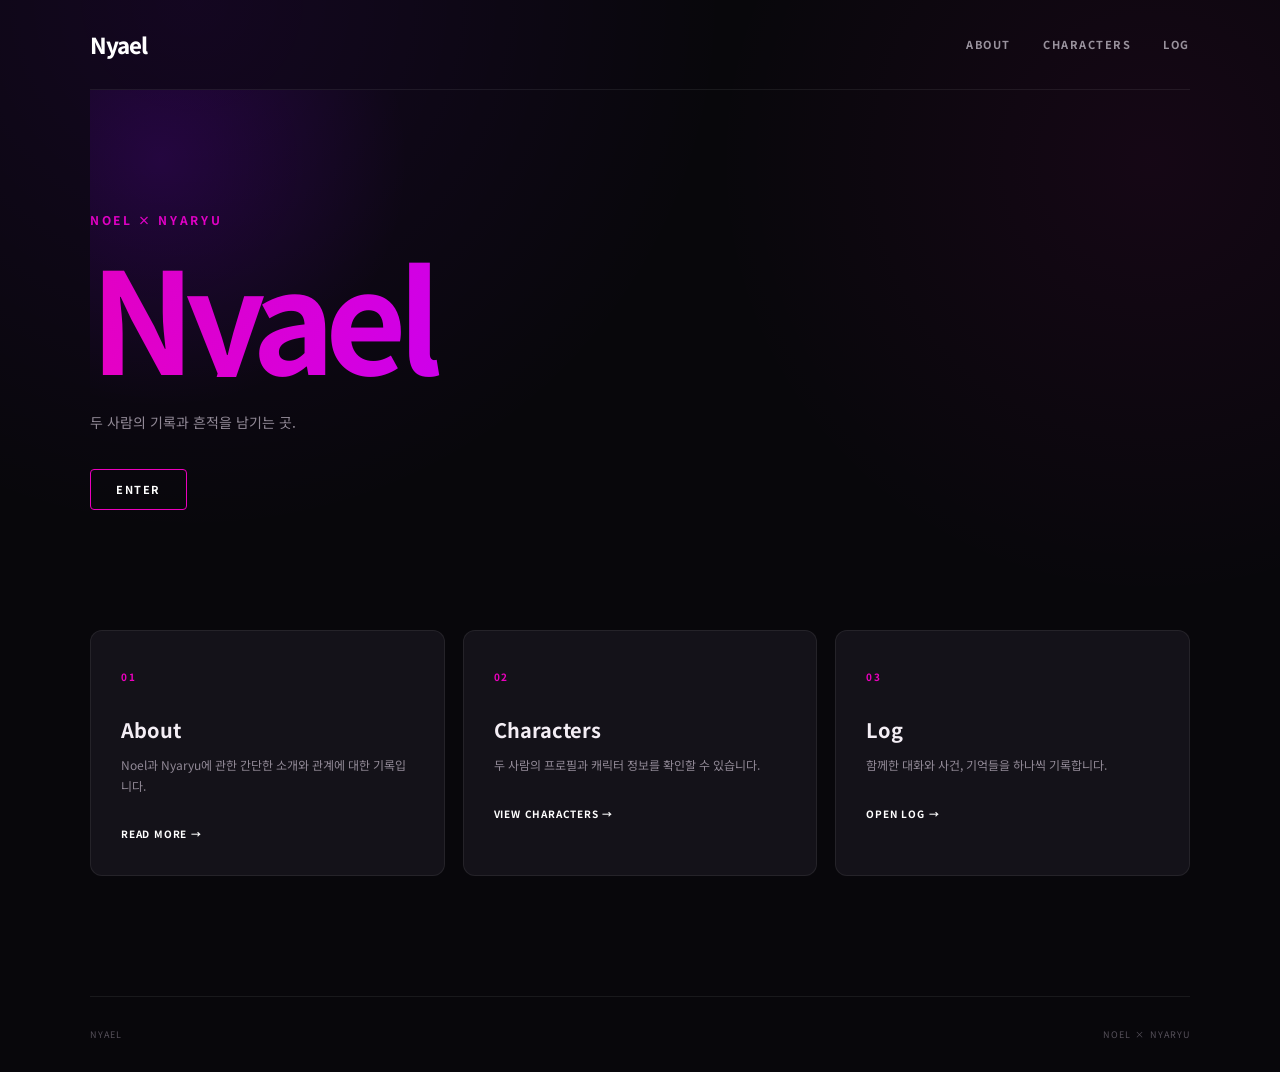
==== index.html @ 95eb7c4f "Update index.html" ====
<!DOCTYPE html>
<html lang="ko">
<head>
  <meta charset="UTF-8">
  <meta name="viewport" content="width=device-width, initial-scale=1.0">
  <title>Nyael — Noel × Nyaryu</title>
  <link rel="stylesheet" href="style.css">
  <script src="script.js" defer></script>
</head>

<body>

  <header class="site-header">
    <a href="index.html" class="logo">Nyael</a>

    <nav>
      <a href="about.html">ABOUT</a>
      <a href="characters.html">CHARACTERS</a>
      <a href="log.html">LOG</a>
    </nav>
  </header>

  <main>

    <section class="hero">
      <div class="hero-glow"></div>

      <p class="eyebrow">NOEL × NYARYU</p>

      <h1>Nyael</h1>

      <p class="hero-text">
        두 사람의 기록과 흔적을 남기는 곳.
      </p>

      <a href="about.html" class="enter-button">
        ENTER
      </a>
    </section>

    <section class="home-intro">

      <div class="intro-card">
        <span class="card-number">01</span>

        <div>
          <h2>About</h2>
          <p>
            Noel과 Nyaryu에 관한 간단한 소개와
            관계에 대한 기록입니다.
          </p>

          <a href="about.html" class="text-link">
            READ MORE →
          </a>
        </div>
      </div>

      <div class="intro-card">
        <span class="card-number">02</span>

        <div>
          <h2>Characters</h2>
          <p>
            두 사람의 프로필과 캐릭터 정보를
            확인할 수 있습니다.
          </p>

          <a href="characters.html" class="text-link">
            VIEW CHARACTERS →
          </a>
        </div>
      </div>

      <div class="intro-card">
        <span class="card-number">03</span>

        <div>
          <h2>Log</h2>
          <p>
            함께한 대화와 사건, 기억들을
            하나씩 기록합니다.
          </p>

          <a href="log.html" class="text-link">
            OPEN LOG →
          </a>
        </div>
      </div>

    </section>

  </main>

  <footer>
    <span>NYAEL</span>
    <span>NOEL × NYARYU</span>
  </footer>

</body>
</html>
---- style.css ----
@import url('https://fonts.googleapis.com/css2?family=Noto+Sans+KR:wght@400;500;600;700;800&display=swap');

:root {
  --bg: #08070b;
  --bg-soft: #100e15;
  --card: #141219;
  --card-hover: #191620;

  --text: #f4eef5;
  --muted: #918996;

  --pink: #EB00BD;
  --purple: #8B00FF;

  --border: rgba(235, 0, 189, 0.28);
}

* {
  box-sizing: border-box;
}

html {
  scroll-behavior: smooth;
}

body {
  margin: 0;
  background:
    radial-gradient(
      circle at 15% 0%,
      rgba(139, 0, 255, 0.09),
      transparent 35%
    ),
    radial-gradient(
      circle at 90% 15%,
      rgba(235, 0, 189, 0.06),
      transparent 30%
    ),
    var(--bg);

  color: var(--text);
  font-family: 'Noto Sans KR', sans-serif;
  line-height: 1.7;

  min-height: 100vh;
}

/* --------------------
   HEADER
-------------------- */

.site-header {
  width: min(1100px, calc(100% - 80px));
  margin: 0 auto;

  height: 90px;

  display: flex;
  align-items: center;
  justify-content: space-between;

  border-bottom: 1px solid rgba(255,255,255,0.07);
}

.logo {
  color: white;
  text-decoration: none;

  font-size: 22px;
  font-weight: 800;
  letter-spacing: -0.05em;

  transition: 0.3s;
}

.logo:hover {
  color: var(--pink);
}

nav {
  display: flex;
  gap: 32px;
}

nav a {
  color: #99929d;
  text-decoration: none;

  font-size: 11px;
  font-weight: 700;
  letter-spacing: 0.14em;

  transition: 0.3s;
}

nav a:hover {
  color: var(--pink);
}

/* --------------------
   HERO
-------------------- */

.hero {
  position: relative;

  width: min(1100px, calc(100% - 80px));
  margin: 0 auto;

  min-height: 540px;

  display: flex;
  flex-direction: column;
  justify-content: center;

  overflow: hidden;
}

.hero-glow {
  position: absolute;

  width: 500px;
  height: 500px;

  left: -180px;
  top: -180px;

  background: radial-gradient(
    circle,
    rgba(139, 0, 255, 0.16),
    transparent 70%
  );

  pointer-events: none;
}

.eyebrow {
  margin: 0 0 20px;

  color: var(--pink);

  font-size: 12px;
  font-weight: 700;
  letter-spacing: 0.22em;
}

.hero h1 {
  margin: 0;

  font-size: clamp(70px, 11vw, 150px);
  line-height: 0.9;
  letter-spacing: -0.07em;

  background: linear-gradient(
    110deg,
    var(--pink),
    #c000ff 50%,
    var(--purple)
  );

  -webkit-background-clip: text;
  background-clip: text;
  color: transparent;
}

.hero-text {
  margin: 34px 0;

  color: var(--muted);

  font-size: 14px;
}

.enter-button {
  width: fit-content;

  padding: 10px 25px;

  border: 1px solid var(--pink);
  border-radius: 4px;

  color: white;
  text-decoration: none;

  font-size: 11px;
  font-weight: 700;
  letter-spacing: 0.14em;

  transition: 0.3s;
}

.enter-button:hover {
  background: var(--pink);
  box-shadow:
    0 0 25px rgba(235, 0, 189, 0.3);
}

/* --------------------
   HOME CARDS
-------------------- */

.home-intro {
  width: min(1100px, calc(100% - 80px));
  margin: 0 auto 120px;

  display: grid;
  grid-template-columns: repeat(3, 1fr);
  gap: 18px;
}

.intro-card {
  position: relative;

  min-height: 230px;

  padding: 30px;

  background: var(--card);

  border: 1px solid rgba(255,255,255,0.07);
  border-radius: 12px;

  transition: 0.35s;
}

.intro-card:hover {
  background: var(--card-hover);

  border-color: var(--border);

  transform: translateY(-5px);

  box-shadow:
    0 15px 40px rgba(0,0,0,0.35);
}

.card-number {
  color: var(--pink);

  font-size: 10px;
  font-weight: 700;
  letter-spacing: 0.15em;
}

.intro-card h2 {
  margin: 25px 0 8px;

  font-size: 20px;
}

.intro-card p {
  margin: 0 0 22px;

  color: var(--muted);

  font-size: 12px;
}

.text-link {
  color: white;
  text-decoration: none;

  font-size: 10px;
  font-weight: 700;
  letter-spacing: 0.08em;
}

.text-link:hover {
  color: var(--pink);
}

/* --------------------
   SUB PAGES
-------------------- */

.page {
  width: min(1000px, calc(100% - 80px));
  margin: 0 auto;

  padding: 100px 0;
}

.page-title {
  margin: 0;

  font-size: clamp(50px, 8vw, 90px);
  letter-spacing: -0.07em;

  background: linear-gradient(
    100deg,
    var(--pink),
    var(--purple)
  );

  -webkit-background-clip: text;
  background-clip: text;
  color: transparent;
}

.page-subtitle {
  margin: 15px 0 70px;

  color: var(--muted);

  font-size: 13px;
}

/* --------------------
   CONTENT
-------------------- */

.content-box {
  padding: 40px;

  background: var(--card);

  border: 1px solid rgba(255,255,255,0.07);
  border-radius: 12px;

  margin-bottom: 20px;
}

.content-box h2 {
  margin-top: 0;

  font-size: 22px;
}

.content-box h3 {
  margin-top: 30px;

  color: var(--pink);

  font-size: 13px;
  letter-spacing: 0.08em;
}

.content-box p {
  color: #b4adb8;

  font-size: 13px;
}

/* --------------------
   CHARACTER
-------------------- */

.character-grid {
  display: grid;
  grid-template-columns: repeat(2, 1fr);
  gap: 20px;
}

.character-card {
  padding: 35px;

  background: var(--card);

  border: 1px solid rgba(255,255,255,0.07);
  border-radius: 12px;
}

.character-card.noel {
  border-top: 2px solid var(--pink);
}

.character-card.nyaryu {
  border-top: 2px solid var(--purple);
}

.character-name {
  margin: 0 0 5px;

  font-size: 30px;
}

.character-role {
  color: var(--muted);

  font-size: 11px;
  letter-spacing: 0.1em;
}

.character-info {
  margin-top: 30px;

  display: grid;
  grid-template-columns: 80px 1fr;
  gap: 8px;

  font-size: 12px;
}

.character-info span:nth-child(odd) {
  color: var(--pink);
  font-weight: 700;
}

.character-info span:nth-child(even) {
  color: #aaa2ad;
}

/* --------------------
   LOG
-------------------- */

.log-list {
  display: flex;
  flex-direction: column;
  gap: 12px;
}

.log-item {
  display: grid;
  grid-template-columns: 100px 1fr auto;
  align-items: center;

  padding: 22px 25px;

  background: var(--card);

  border: 1px solid rgba(255,255,255,0.07);
  border-radius: 8px;

  color: white;
  text-decoration: none;

  transition: 0.3s;
}

.log-item:hover {
  border-color: var(--border);

  background: var(--card-hover);
}

.log-date {
  color: var(--pink);

  font-size: 10px;
  font-weight: 700;
}

.log-title {
  font-size: 13px;
}

.log-arrow {
  color: var(--muted);
}

/* --------------------
   FOOTER
-------------------- */

footer {
  width: min(1100px, calc(100% - 80px));
  margin: 0 auto;

  padding: 30px 0;

  display: flex;
  justify-content: space-between;

  border-top: 1px solid rgba(255,255,255,0.07);

  color: #55505a;

  font-size: 9px;
  letter-spacing: 0.12em;
}

/* --------------------
   MOBILE
-------------------- */

@media (max-width: 700px) {

  .site-header,
  .hero,
  .home-intro,
  .page,
  footer {
    width: calc(100% - 40px);
  }

  .site-header {
    height: 75px;
  }

  nav {
    gap: 15px;
  }

  nav a {
    font-size: 9px;
  }

  .hero {
    min-height: 500px;
  }

  .home-intro {
    grid-template-columns: 1fr;
  }

  .character-grid {
    grid-template-columns: 1fr;
  }

  .content-box {
    padding: 25px;
  }

  .log-item {
    grid-template-columns: 70px 1fr;

    gap: 5px;
  }

  .log-arrow {
    display: none;
  }

  footer {
    flex-direction: column;
    gap: 5px;
  }
}
/* ========================================
   Mouse Sparkles
======================================== */

.mouse-sparkle {
  position: fixed;
  z-index: 9999;
  pointer-events: none;

  background: var(--sparkle-color);
  border-radius: 50%;

  box-shadow:
    0 0 6px var(--sparkle-color),
    0 0 12px var(--sparkle-color);

  transform: translate(-50%, -50%);
  animation: sparkle-fade 0.7s ease-out forwards;
}

@keyframes sparkle-fade {
  0% {
    opacity: 1;
    transform: translate(-50%, -50%) scale(1);
  }

  60% {
    opacity: 0.8;
  }

  100% {
    opacity: 0;
    transform: translate(-50%, -75%) scale(0);
  }
}


/* ========================================
   Floating Nyael Widget
======================================== */

.nyael-widget {
  position: fixed;
  right: 28px;
  bottom: 24px;

  width: 250px;

  z-index: 5000;

  transition:
    opacity 0.3s ease,
    transform 0.3s ease;
}

.nyael-widget.is-hidden {
  opacity: 0;
  pointer-events: none;
  transform: translateY(20px);
}


/* speech bubble */

.widget-bubble {
  position: relative;

  margin-bottom: -4px;
  padding: 14px 16px;

  background: #ffffff;
  color: #1a111c;

  border-radius: 17px;

  font-size: 12px;
  line-height: 1.55;

  box-shadow:
    0 8px 30px rgba(0, 0, 0, 0.35);
}

.widget-bubble::after {
  content: "";

  position: absolute;

  right: 25px;
  bottom: -11px;

  width: 0;
  height: 0;

  border-left: 12px solid transparent;
  border-right: 12px solid transparent;
  border-top: 13px solid #ffffff;
}

.widget-bubble .widget-title {
  color: #8B00FF;
  font-weight: 700;
}

.widget-bubble .widget-noel {
  color: #EB00BD;
  font-weight: 700;
}

.widget-bubble .widget-nyaryu {
  color: #8B00FF;
  font-weight: 700;
}


/* characters */

.widget-characters {
  display: flex;

  justify-content: flex-end;

  gap: 5px;

  padding-right: 4px;
}

.widget-character {
  width: 94px;
  height: 94px;

  overflow: hidden;

  border-radius: 50%;

  border: 2px solid rgba(235, 0, 189, 0.25);

  background:
    radial-gradient(
      circle at 50% 30%,
      #5b5261 0%,
      #29242d 45%,
      #111014 100%
    );

  box-shadow:
    0 8px 25px rgba(0, 0, 0, 0.45);
}

.widget-character img {
  display: block;

  width: 100%;
  height: 100%;

  object-fit: cover;
}


/* close button */

.widget-close {
  position: absolute;

  top: 78px;
  left: -8px;

  width: 22px;
  height: 22px;

  border: 1px solid rgba(255, 255, 255, 0.15);
  border-radius: 50%;

  background: #17141b;
  color: #aaa;

  font-size: 12px;

  cursor: pointer;

  z-index: 2;
}

.widget-close:hover {
  color: #ffffff;

  border-color: #EB00BD;
}
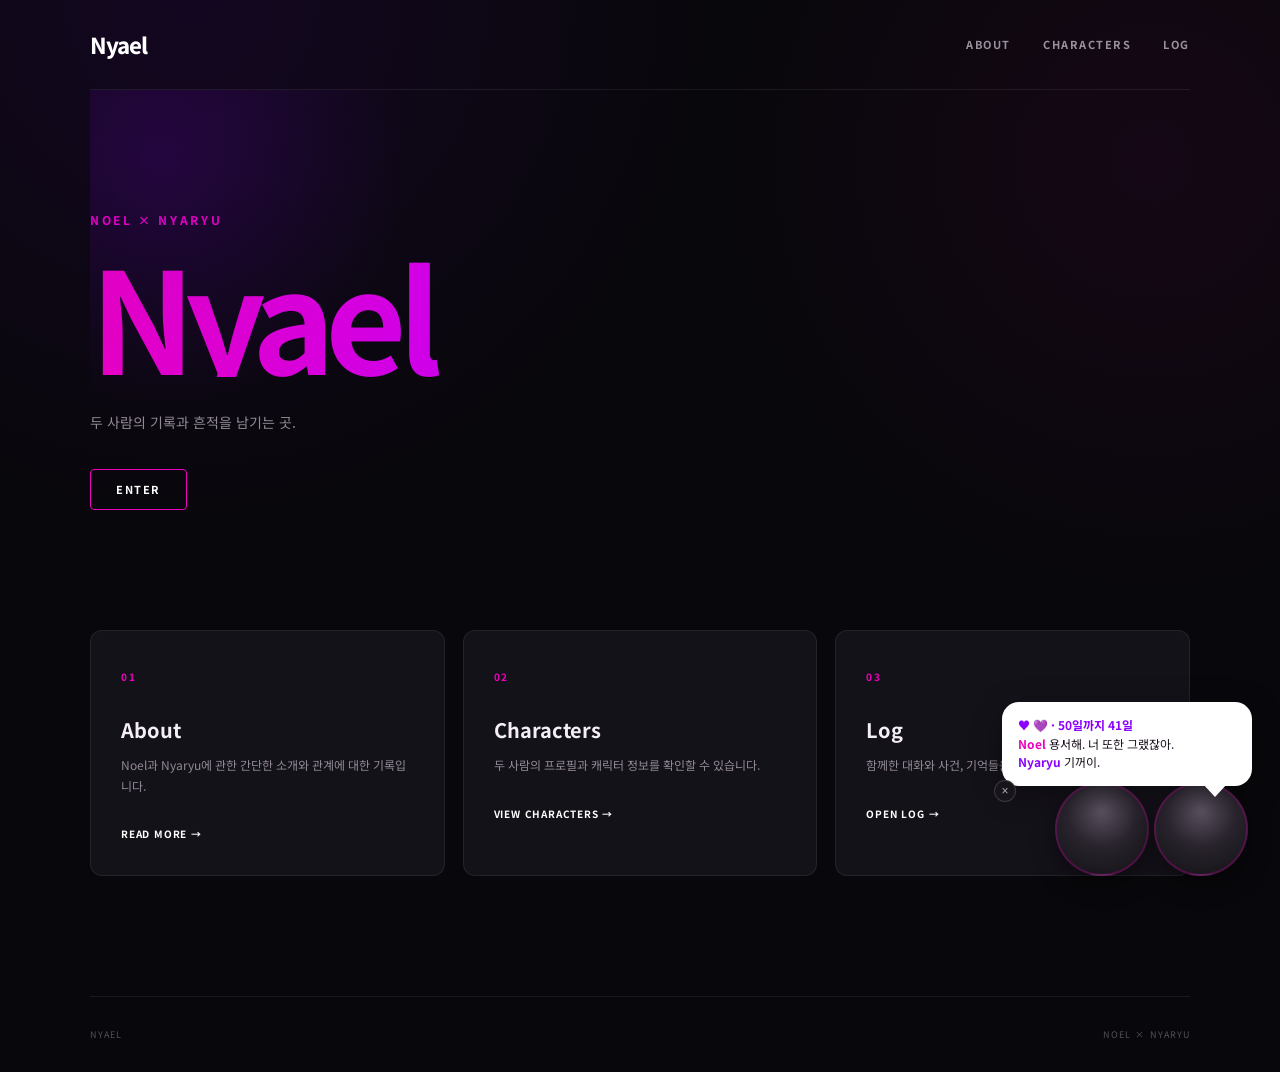
==== commit 8695bd7a: "Update index.html" ====
--- a/index.html
+++ b/index.html
@@ -9,7 +9,39 @@
 </head>
 
 <body>
+<div class="nyael-widget">
 
+  <div class="widget-bubble">
+    <div>
+      <span class="widget-title">♥ 💜 · 50일까지 41일</span>
+    </div>
+
+    <div>
+      <span class="widget-noel">Noel</span>
+      용서해. 너 또한 그랬잖아.
+    </div>
+
+    <div>
+      <span class="widget-nyaryu">Nyaryu</span>
+      기꺼이.
+    </div>
+  </div>
+
+  <div class="widget-characters">
+
+    <div class="widget-character">
+      <!-- Noel 이미지 -->
+    </div>
+
+    <div class="widget-character">
+      <!-- Nyaryu 이미지 -->
+    </div>
+
+  </div>
+
+  <button class="widget-close" type="button">×</button>
+
+</div>
   <header class="site-header">
     <a href="index.html" class="logo">Nyael</a>
 
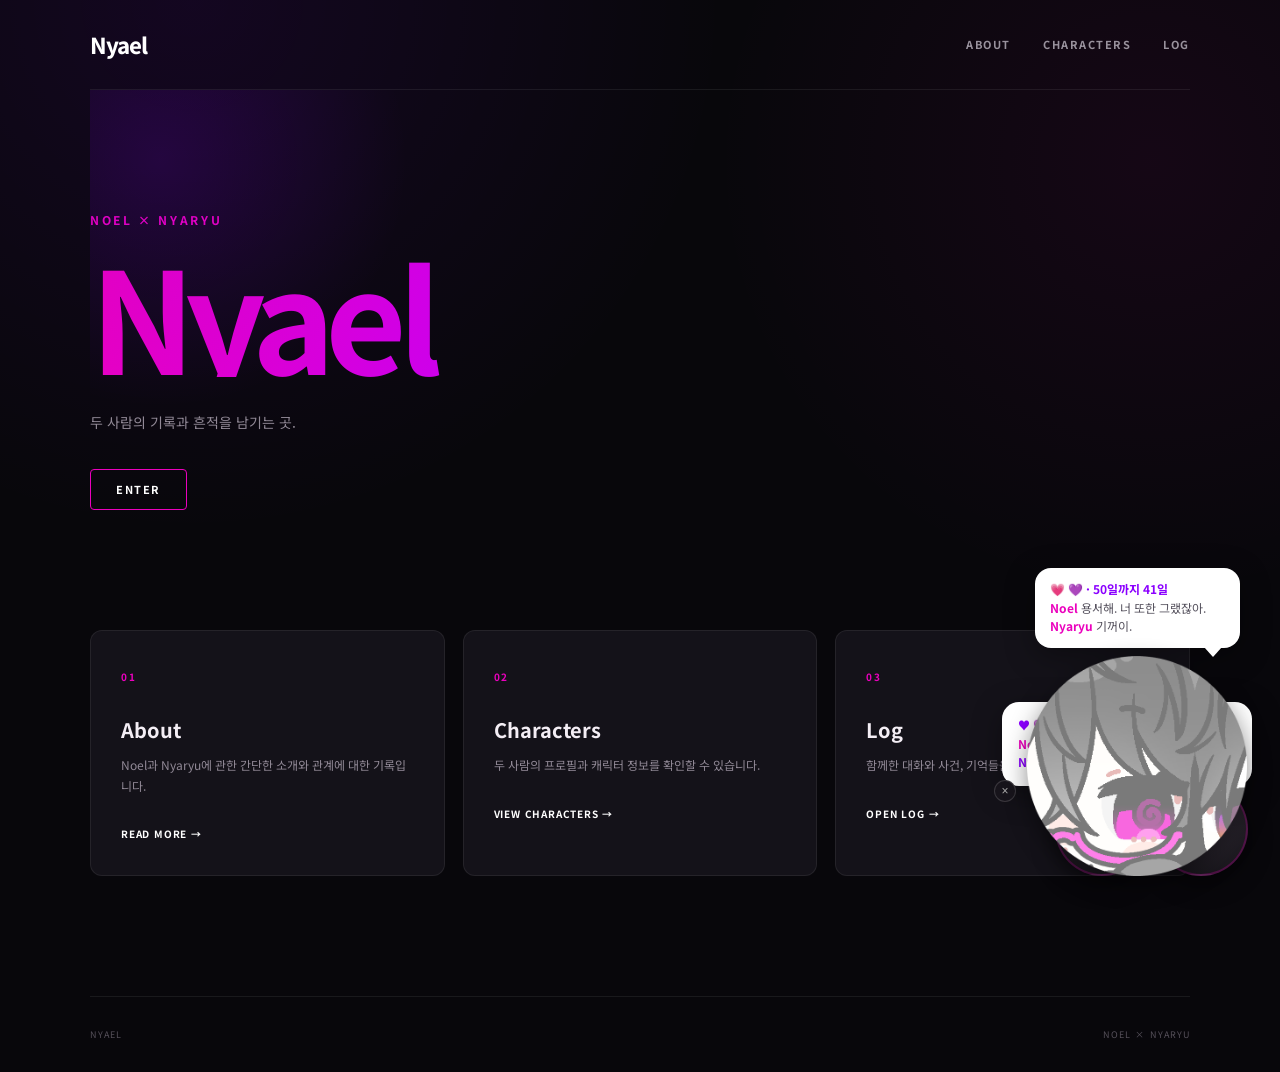
==== commit 3320fcf8: "Update index.html" ====
--- a/index.html
+++ b/index.html
@@ -128,6 +128,7 @@
     <span>NYAEL</span>
     <span>NOEL × NYARYU</span>
   </footer>
-
+<script src="effects.js"></script>
+  
 </body>
 </html>
--- a/style.css
+++ b/style.css
@@ -714,3 +714,167 @@
 
   border-color: #EB00BD;
 }
+/* ========================================
+   Mouse Star Particles
+   ======================================== */
+
+.star-particle {
+    position: fixed;
+    z-index: 9999;
+    pointer-events: none;
+    border-radius: 50%;
+    transform: translate(-50%, -50%);
+    box-shadow:
+        0 0 6px currentColor,
+        0 0 12px currentColor;
+    animation: star-fall 0.9s ease-out forwards;
+}
+
+@keyframes star-fall {
+    0% {
+        opacity: 1;
+        transform: translate(-50%, -50%) scale(1);
+    }
+
+    40% {
+        opacity: 0.9;
+    }
+
+    100% {
+        opacity: 0;
+        transform:
+            translate(
+                calc(-50% + var(--drift-x, 0px)),
+                calc(-50% + 35px)
+            )
+            scale(0);
+    }
+}
+
+
+/* ========================================
+   Floating Character
+   ======================================== */
+
+.floating-character {
+    position: fixed;
+    right: 28px;
+    bottom: 24px;
+    z-index: 9998;
+
+    width: 230px;
+
+    display: flex;
+    flex-direction: column;
+    align-items: center;
+
+    pointer-events: none;
+}
+
+
+/* 말풍선 */
+
+.floating-message {
+    width: 205px;
+    padding: 12px 15px;
+
+    box-sizing: border-box;
+
+    background: #ffffff;
+    color: #55515d;
+
+    border-radius: 16px;
+
+    font-size: 12px;
+    line-height: 1.55;
+
+    box-shadow:
+        0 8px 30px rgba(0, 0, 0, 0.35);
+
+    position: relative;
+
+    margin-bottom: 8px;
+}
+
+
+/* 말풍선 아래쪽 꼬리 */
+
+.floating-message::after {
+    content: "";
+
+    position: absolute;
+
+    right: 18px;
+    bottom: -9px;
+
+    width: 0;
+    height: 0;
+
+    border-left: 9px solid transparent;
+    border-right: 9px solid transparent;
+    border-top: 10px solid #ffffff;
+}
+
+
+/* 이름 */
+
+.floating-message b {
+    color: #EB00BD;
+}
+
+.floating-message strong {
+    color: #8B00FF;
+}
+
+
+/* 캐릭터 이미지 */
+
+.floating-character img {
+    display: block;
+
+    width: 220px;
+    height: auto;
+
+    filter:
+        drop-shadow(0 8px 12px rgba(0, 0, 0, 0.45));
+
+    animation: floating-bob 3s ease-in-out infinite;
+}
+
+
+/* 살짝 둥실둥실 */
+
+@keyframes floating-bob {
+    0%,
+    100% {
+        transform: translateY(0);
+    }
+
+    50% {
+        transform: translateY(-6px);
+    }
+}
+
+
+/* ========================================
+   모바일
+   ======================================== */
+
+@media (max-width: 700px) {
+
+    .floating-character {
+        right: 10px;
+        bottom: 10px;
+        width: 155px;
+    }
+
+    .floating-character img {
+        width: 150px;
+    }
+
+    .floating-message {
+        width: 145px;
+        font-size: 10px;
+        padding: 9px 10px;
+    }
+}
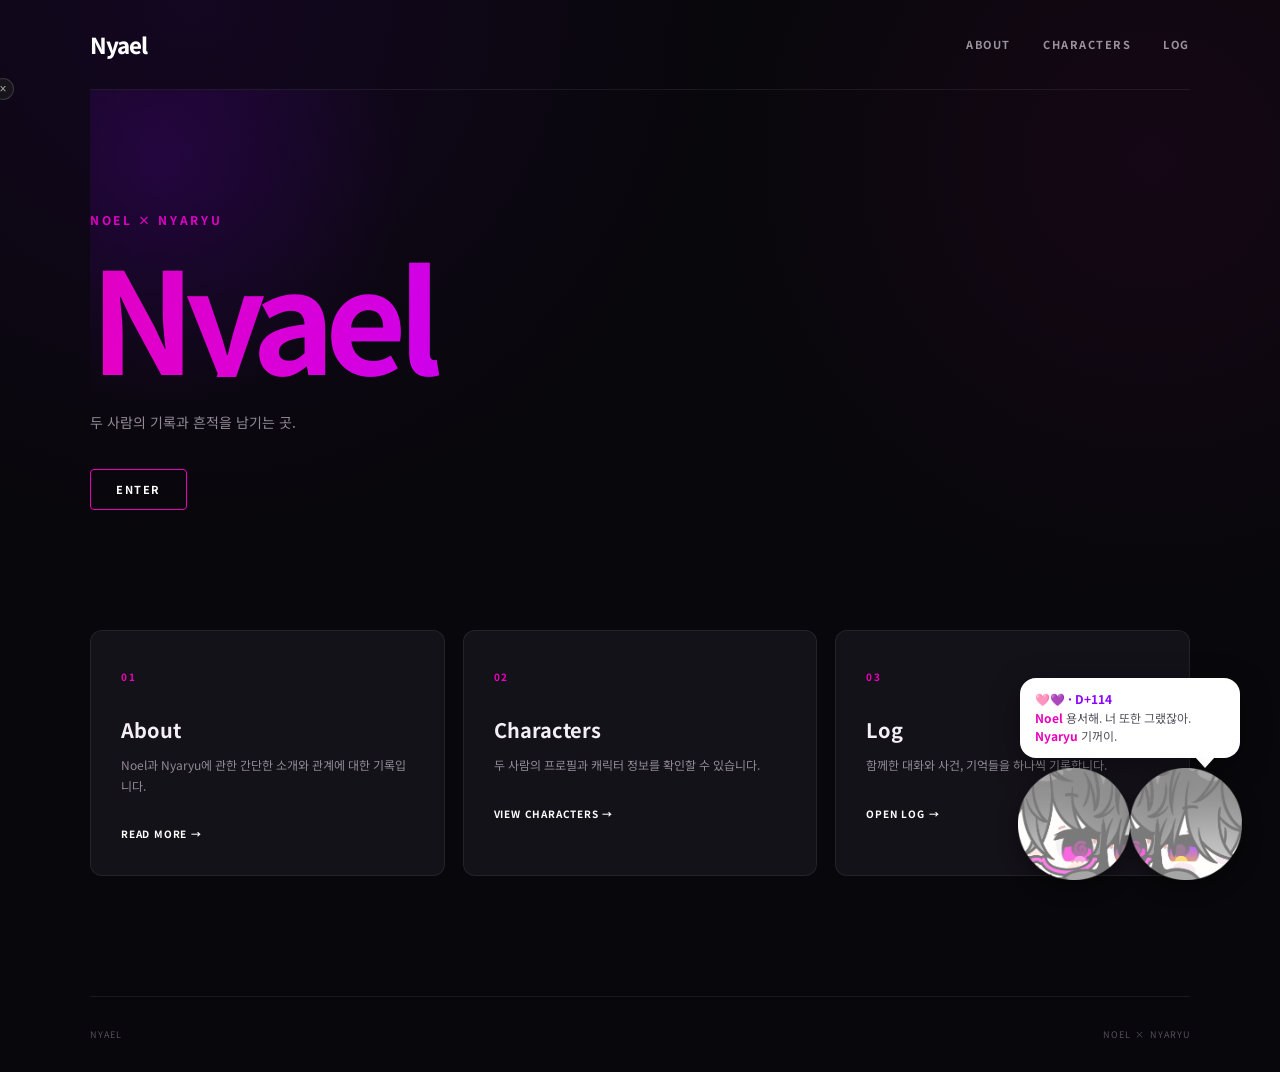
==== commit 23c36ad9: "Update index.html" ====
--- a/index.html
+++ b/index.html
@@ -9,35 +9,6 @@
 </head>
 
 <body>
-<div class="nyael-widget">
-
-  <div class="widget-bubble">
-    <div>
-      <span class="widget-title">♥ 💜 · 50일까지 41일</span>
-    </div>
-
-    <div>
-      <span class="widget-noel">Noel</span>
-      용서해. 너 또한 그랬잖아.
-    </div>
-
-    <div>
-      <span class="widget-nyaryu">Nyaryu</span>
-      기꺼이.
-    </div>
-  </div>
-
-  <div class="widget-characters">
-
-    <div class="widget-character">
-      <!-- Noel 이미지 -->
-    </div>
-
-    <div class="widget-character">
-      <!-- Nyaryu 이미지 -->
-    </div>
-
-  </div>
 
   <button class="widget-close" type="button">×</button>
 
--- a/style.css
+++ b/style.css
@@ -722,15 +722,18 @@
     position: fixed;
     z-index: 9999;
     pointer-events: none;
+
     border-radius: 50%;
-    transform: translate(-50%, -50%);
+
     box-shadow:
         0 0 6px currentColor,
         0 0 12px currentColor;
+
     animation: star-fall 0.9s ease-out forwards;
 }
 
 @keyframes star-fall {
+
     0% {
         opacity: 1;
         transform: translate(-50%, -50%) scale(1);
@@ -743,10 +746,7 @@
     100% {
         opacity: 0;
         transform:
-            translate(
-                calc(-50% + var(--drift-x, 0px)),
-                calc(-50% + 35px)
-            )
+            translate(-50%, calc(-50% + 35px))
             scale(0);
     }
 }
@@ -758,27 +758,36 @@
 
 .floating-character {
     position: fixed;
-    right: 28px;
-    bottom: 24px;
+
+    right: 25px;
+    bottom: 20px;
+
     z-index: 9998;
 
-    width: 230px;
+    width: 250px;
+
+    pointer-events: none;
 
     display: flex;
     flex-direction: column;
     align-items: center;
-
-    pointer-events: none;
-}
-
-
-/* 말풍선 */
+}
+
+
+/* ========================================
+   말풍선
+   ======================================== */
 
 .floating-message {
-    width: 205px;
+    position: relative;
+
+    width: 220px;
+
+    box-sizing: border-box;
+
     padding: 12px 15px;
 
-    box-sizing: border-box;
+    margin-bottom: 10px;
 
     background: #ffffff;
     color: #55515d;
@@ -789,30 +798,26 @@
     line-height: 1.55;
 
     box-shadow:
-        0 8px 30px rgba(0, 0, 0, 0.35);
-
-    position: relative;
-
-    margin-bottom: 8px;
-}
-
-
-/* 말풍선 아래쪽 꼬리 */
+        0 8px 30px rgba(0, 0, 0, 0.4);
+}
+
+
+/* 말풍선 꼬리 */
 
 .floating-message::after {
     content: "";
 
     position: absolute;
 
-    right: 18px;
-    bottom: -9px;
+    right: 25px;
+    bottom: -10px;
 
     width: 0;
     height: 0;
 
-    border-left: 9px solid transparent;
-    border-right: 9px solid transparent;
-    border-top: 10px solid #ffffff;
+    border-left: 10px solid transparent;
+    border-right: 10px solid transparent;
+    border-top: 11px solid #ffffff;
 }
 
 
@@ -827,31 +832,55 @@
 }
 
 
+/* ========================================
+   두 캐릭터
+   ======================================== */
+
+.floating-characters {
+    display: flex;
+
+    align-items: flex-end;
+    justify-content: center;
+
+    gap: 0;
+}
+
+
 /* 캐릭터 이미지 */
 
-.floating-character img {
+.floating-characters img {
     display: block;
 
-    width: 220px;
-    height: auto;
+    width: 112px;
+    height: 112px;
+
+    object-fit: contain;
 
     filter:
-        drop-shadow(0 8px 12px rgba(0, 0, 0, 0.45));
-
-    animation: floating-bob 3s ease-in-out infinite;
-}
-
-
-/* 살짝 둥실둥실 */
-
-@keyframes floating-bob {
+        drop-shadow(0 7px 10px rgba(0, 0, 0, 0.45));
+
+    animation: character-bob 3s ease-in-out infinite;
+}
+
+
+/* 두 캐릭터가 서로 다른 타이밍으로 움직이게 */
+
+.floating-characters img:nth-child(2) {
+    animation-delay: -1.5s;
+}
+
+
+/* 둥실둥실 */
+
+@keyframes character-bob {
+
     0%,
     100% {
         transform: translateY(0);
     }
 
     50% {
-        transform: translateY(-6px);
+        transform: translateY(-5px);
     }
 }
 
@@ -863,18 +892,26 @@
 @media (max-width: 700px) {
 
     .floating-character {
-        right: 10px;
-        bottom: 10px;
+        right: 8px;
+        bottom: 8px;
+
+        width: 170px;
+    }
+
+    .floating-message {
         width: 155px;
+
+        padding: 9px 10px;
+
+        font-size: 10px;
     }
 
-    .floating-character img {
-        width: 150px;
+    .floating-characters img {
+        width: 75px;
+        height: 75px;
     }
-
-    .floating-message {
-        width: 145px;
-        font-size: 10px;
-        padding: 9px 10px;
-    }
-}
+}
+/* 기존 플로팅 위젯 숨김 */
+.nyael-widget {
+    display: none !important;
+}
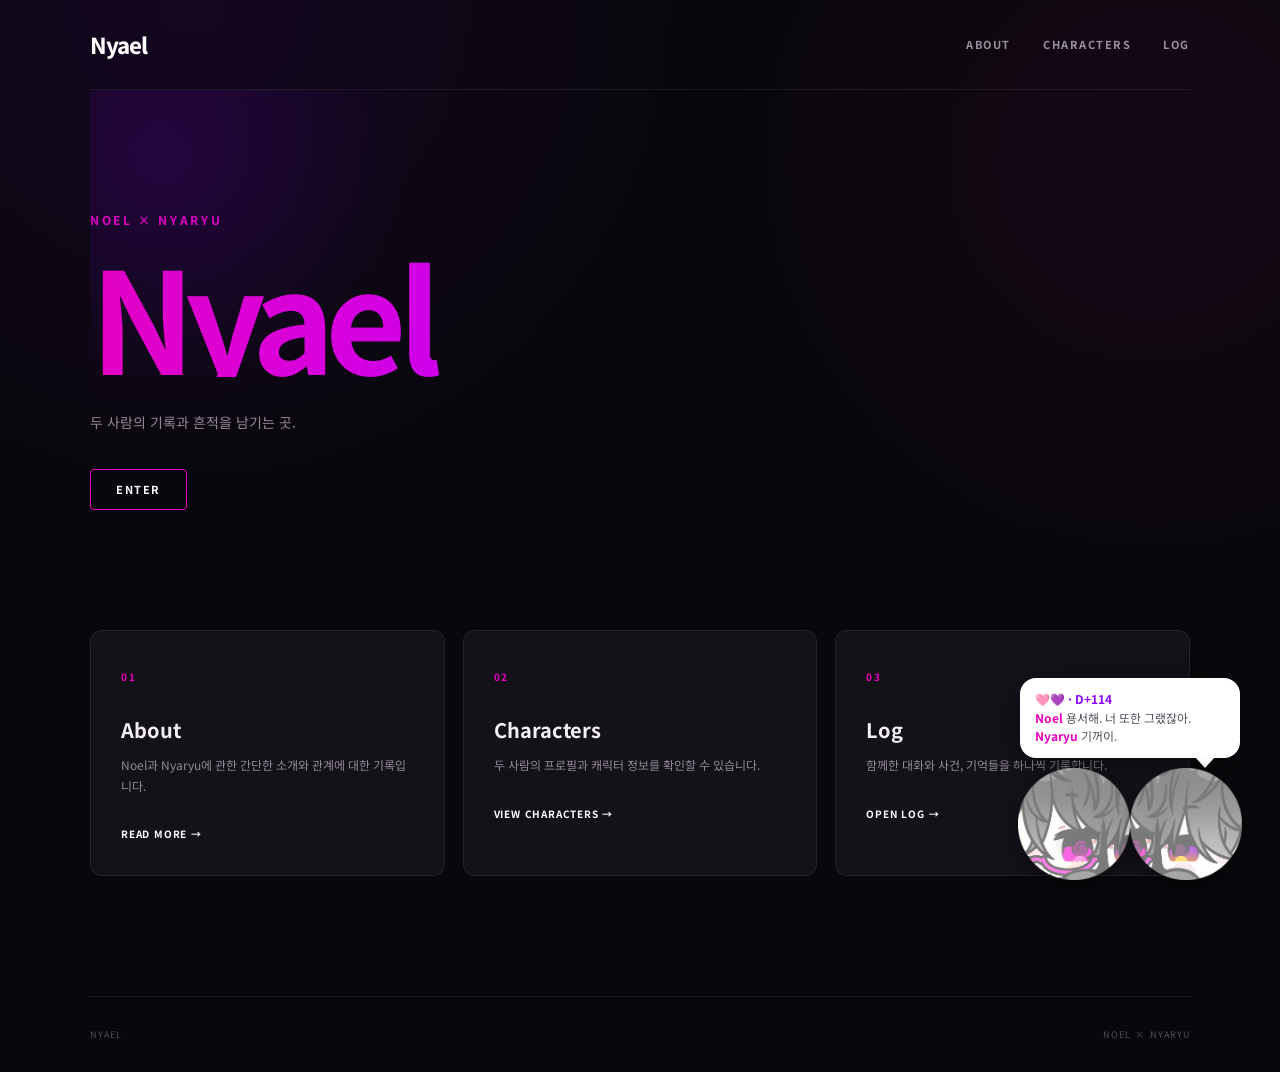
==== commit ccf9e4ca: "Update index.html" ====
--- a/index.html
+++ b/index.html
@@ -3,34 +3,43 @@
 <head>
   <meta charset="UTF-8">
   <meta name="viewport" content="width=device-width, initial-scale=1.0">
+
   <title>Nyael — Noel × Nyaryu</title>
+
   <link rel="stylesheet" href="style.css">
   <script src="script.js" defer></script>
 </head>
 
 <body>
 
-  <button class="widget-close" type="button">×</button>
+  <header class="site-header">
 
-</div>
-  <header class="site-header">
-    <a href="index.html" class="logo">Nyael</a>
+    <a href="index.html" class="logo">
+      Nyael
+    </a>
 
     <nav>
       <a href="about.html">ABOUT</a>
       <a href="characters.html">CHARACTERS</a>
       <a href="log.html">LOG</a>
     </nav>
+
   </header>
+
 
   <main>
 
     <section class="hero">
+
       <div class="hero-glow"></div>
 
-      <p class="eyebrow">NOEL × NYARYU</p>
+      <p class="eyebrow">
+        NOEL × NYARYU
+      </p>
 
-      <h1>Nyael</h1>
+      <h1>
+        Nyael
+      </h1>
 
       <p class="hero-text">
         두 사람의 기록과 흔적을 남기는 곳.
@@ -39,15 +48,24 @@
       <a href="about.html" class="enter-button">
         ENTER
       </a>
+
     </section>
+
 
     <section class="home-intro">
 
       <div class="intro-card">
-        <span class="card-number">01</span>
+
+        <span class="card-number">
+          01
+        </span>
 
         <div>
-          <h2>About</h2>
+
+          <h2>
+            About
+          </h2>
+
           <p>
             Noel과 Nyaryu에 관한 간단한 소개와
             관계에 대한 기록입니다.
@@ -56,14 +74,24 @@
           <a href="about.html" class="text-link">
             READ MORE →
           </a>
+
         </div>
+
       </div>
 
+
       <div class="intro-card">
-        <span class="card-number">02</span>
+
+        <span class="card-number">
+          02
+        </span>
 
         <div>
-          <h2>Characters</h2>
+
+          <h2>
+            Characters
+          </h2>
+
           <p>
             두 사람의 프로필과 캐릭터 정보를
             확인할 수 있습니다.
@@ -72,14 +100,24 @@
           <a href="characters.html" class="text-link">
             VIEW CHARACTERS →
           </a>
+
         </div>
+
       </div>
 
+
       <div class="intro-card">
-        <span class="card-number">03</span>
+
+        <span class="card-number">
+          03
+        </span>
 
         <div>
-          <h2>Log</h2>
+
+          <h2>
+            Log
+          </h2>
+
           <p>
             함께한 대화와 사건, 기억들을
             하나씩 기록합니다.
@@ -88,18 +126,30 @@
           <a href="log.html" class="text-link">
             OPEN LOG →
           </a>
+
         </div>
+
       </div>
 
     </section>
 
   </main>
 
+
   <footer>
-    <span>NYAEL</span>
-    <span>NOEL × NYARYU</span>
+
+    <span>
+      NYAEL
+    </span>
+
+    <span>
+      NOEL × NYARYU
+    </span>
+
   </footer>
-<script src="effects.js"></script>
-  
+
+
+  <script src="effects.js"></script>
+
 </body>
 </html>
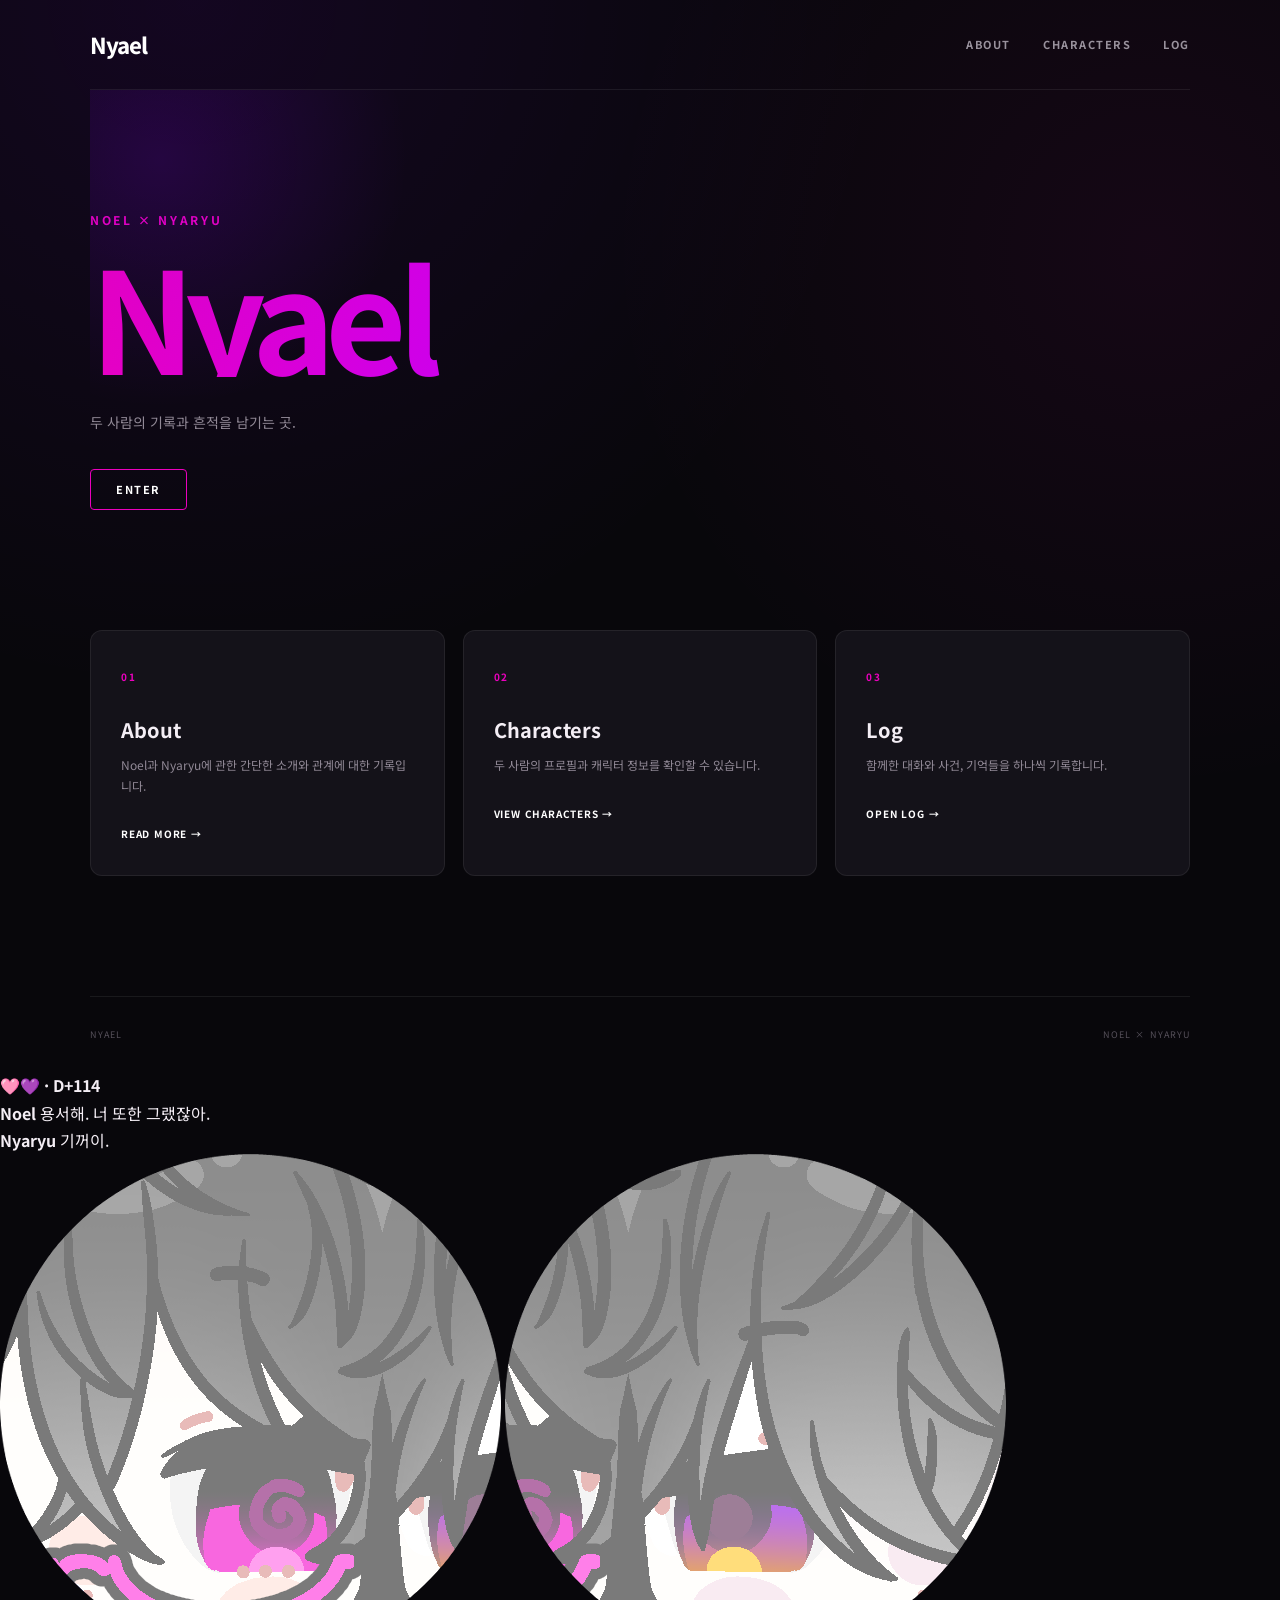
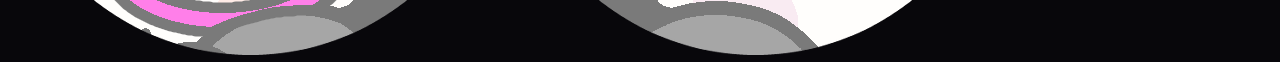
==== commit 952b23cb: "Update index.html" ====
--- a/index.html
+++ b/index.html
@@ -149,7 +149,8 @@
   </footer>
 
 
-  <script src="effects.js"></script>
+<script src="https://www.youtube.com/iframe_api"></script>
+<script src="effects.js"></script>
 
 </body>
 </html>
--- a/style.css
+++ b/style.css
@@ -535,383 +535,171 @@
   position: fixed;
   z-index: 9999;
   pointer-events: none;
-
-  background: var(--sparkle-color);
-  border-radius: 50%;
-
-  box-shadow:
-    0 0 6px var(--sparkle-color),
-    0 0 12px var(--sparkle-color);
-
-  transform: translate(-50%, -50%);
-  animation: sparkle-fade 0.7s ease-out forwards;
-}
-
-@keyframes sparkle-fade {
-  0% {
-    opacity: 1;
-    transform: translate(-50%, -50%) scale(1);
-  }
-
-  60% {
-    opacity: 0.8;
-  }
-
-  100% {
-    opacity: 0;
-    transform: translate(-50%, -75%) scale(0);
-  }
-}
-
-
-/* ========================================
-   Floating Nyael Widget
-======================================== */
-
-.nyael-widget {
-  position: fixed;
-  right: 28px;
-  bottom: 24px;
-
-  width: 250px;
-
-  z-index: 5000;
-
-  transition:
-    opacity 0.3s ease,
-    transform 0.3s ease;
-}
-
-.nyael-widget.is-hidden {
-  opacity: 0;
-  pointer-events: none;
-  transform: translateY(20px);
-}
-
-
-/* speech bubble */
-
-.widget-bubble {
-  position: relative;
-
-  margin-bottom: -4px;
-  padding: 14px 16px;
-
-  background: #ffffff;
-  color: #1a111c;
-
-  border-radius: 17px;
-
-  font-size: 12px;
-  line-height: 1.55;
-
-  box-shadow:
-    0 8px 30px rgba(0, 0, 0, 0.35);
-}
-
-.widget-bubble::after {
-  content: "";
-
-  position: absolute;
-
-  right: 25px;
-  bottom: -11px;
-
-  width: 0;
-  height: 0;
-
-  border-left: 12px solid transparent;
-  border-right: 12px solid transparent;
-  border-top: 13px solid #ffffff;
-}
-
-.widget-bubble .widget-title {
-  color: #8B00FF;
-  font-weight: 700;
-}
-
-.widget-bubble .widget-noel {
-  color: #EB00BD;
-  font-weight: 700;
-}
-
-.widget-bubble .widget-nyaryu {
-  color: #8B00FF;
-  font-weight: 700;
-}
-
-
-/* characters */
-
-.widget-characters {
-  display: flex;
-
-  justify-content: flex-end;
-
-  gap: 5px;
-
-  padding-right: 4px;
-}
-
-.widget-character {
-  width: 94px;
-  height: 94px;
-
-  overflow: hidden;
-
-  border-radius: 50%;
-
-  border: 2px solid rgba(235, 0, 189, 0.25);
-
-  background:
-    radial-gradient(
-      circle at 50% 30%,
-      #5b5261 0%,
-      #29242d 45%,
-      #111014 100%
-    );
-
-  box-shadow:
-    0 8px 25px rgba(0, 0, 0, 0.45);
-}
-
-.widget-character img {
-  display: block;
-
-  width: 100%;
-  height: 100%;
-
-  object-fit: cover;
-}
-
-
-/* close button */
-
-.widget-close {
-  position: absolute;
-
-  top: 78px;
-  left: -8px;
-
-  width: 22px;
-  height: 22px;
-
-  border: 1px solid rgba(255, 255, 255, 0.15);
-  border-radius: 50%;
-
-  background: #17141b;
-  color: #aaa;
-
-  font-size: 12px;
-
-  cursor: pointer;
-
-  z-index: 2;
-}
-
-.widget-close:hover {
-  color: #ffffff;
-
-  border-color: #EB00BD;
-}
 /* ========================================
    Mouse Star Particles
    ======================================== */
 
 .star-particle {
-    position: fixed;
-    z-index: 9999;
-    pointer-events: none;
-
-    border-radius: 50%;
-
-    box-shadow:
-        0 0 6px currentColor,
-        0 0 12px currentColor;
-
-    animation: star-fall 0.9s ease-out forwards;
+  position: fixed;
+  z-index: 9999;
+  pointer-events: none;
+
+  border-radius: 50%;
+
+  box-shadow:
+    0 0 5px currentColor,
+    0 0 10px currentColor;
+
+  animation: star-fall 1.2s ease-out forwards;
 }
 
 @keyframes star-fall {
-
-    0% {
-        opacity: 1;
-        transform: translate(-50%, -50%) scale(1);
-    }
-
-    40% {
-        opacity: 0.9;
-    }
-
-    100% {
-        opacity: 0;
-        transform:
-            translate(-50%, calc(-50% + 35px))
-            scale(0);
-    }
+  0% {
+    opacity: 0.9;
+    transform: translate(-50%, -50%) scale(1);
+  }
+
+  25% {
+    opacity: 0.8;
+  }
+
+  100% {
+    opacity: 0;
+    transform:
+      translate(var(--fall-x), var(--fall-y))
+      scale(0.2);
+  }
 }
 
 
 /* ========================================
-   Floating Character
+   Floating Nyael Character
    ======================================== */
 
 .floating-character {
-    position: fixed;
-
-    right: 25px;
-    bottom: 20px;
-
-    z-index: 9998;
-
-    width: 250px;
-
-    pointer-events: none;
-
-    display: flex;
-    flex-direction: column;
-    align-items: center;
+  position: fixed;
+  right: 25px;
+  bottom: 20px;
+
+  z-index: 9998;
+
+  width: 250px;
+
+  pointer-events: none;
+
+  display: flex;
+  flex-direction: column;
+  align-items: center;
+}
+
+
+/* 말풍선 */
+
+.floating-message {
+  position: relative;
+
+  width: 220px;
+
+  padding: 12px 15px;
+  margin-bottom: 10px;
+
+  background: #ffffff;
+  color: #55515d;
+
+  border-radius: 16px;
+
+  font-size: 12px;
+  line-height: 1.55;
+
+  box-shadow:
+    0 8px 30px rgba(0, 0, 0, 0.4);
+}
+
+.floating-message::after {
+  content: "";
+
+  position: absolute;
+
+  right: 25px;
+  bottom: -10px;
+
+  width: 0;
+  height: 0;
+
+  border-left: 10px solid transparent;
+  border-right: 10px solid transparent;
+  border-top: 11px solid #ffffff;
+}
+
+.floating-message b {
+  color: #EB00BD;
+}
+
+.floating-message strong {
+  color: #8B00FF;
+}
+
+
+/* 두 캐릭터 */
+
+.floating-characters {
+  display: flex;
+
+  align-items: flex-end;
+  justify-content: center;
+
+  gap: 0;
+}
+
+.floating-characters img {
+  display: block;
+
+  width: 112px;
+  height: 112px;
+
+  object-fit: contain;
+
+  filter:
+    drop-shadow(0 7px 10px rgba(0, 0, 0, 0.45));
+
+  animation: character-bob 3s ease-in-out infinite;
+}
+
+.floating-characters img:nth-child(2) {
+  animation-delay: -1.5s;
+}
+
+@keyframes character-bob {
+  0%,
+  100% {
+    transform: translateY(0);
+  }
+
+  50% {
+    transform: translateY(-5px);
+  }
 }
 
 
 /* ========================================
-   말풍선
+   Mobile
    ======================================== */
 
-.floating-message {
-    position: relative;
-
-    width: 220px;
-
-    box-sizing: border-box;
-
-    padding: 12px 15px;
-
-    margin-bottom: 10px;
-
-    background: #ffffff;
-    color: #55515d;
-
-    border-radius: 16px;
-
-    font-size: 12px;
-    line-height: 1.55;
-
-    box-shadow:
-        0 8px 30px rgba(0, 0, 0, 0.4);
-}
-
-
-/* 말풍선 꼬리 */
-
-.floating-message::after {
-    content: "";
-
-    position: absolute;
-
-    right: 25px;
-    bottom: -10px;
-
-    width: 0;
-    height: 0;
-
-    border-left: 10px solid transparent;
-    border-right: 10px solid transparent;
-    border-top: 11px solid #ffffff;
-}
-
-
-/* 이름 */
-
-.floating-message b {
-    color: #EB00BD;
-}
-
-.floating-message strong {
-    color: #8B00FF;
-}
-
-
-/* ========================================
-   두 캐릭터
-   ======================================== */
-
-.floating-characters {
-    display: flex;
-
-    align-items: flex-end;
-    justify-content: center;
-
-    gap: 0;
-}
-
-
-/* 캐릭터 이미지 */
-
-.floating-characters img {
-    display: block;
-
-    width: 112px;
-    height: 112px;
-
-    object-fit: contain;
-
-    filter:
-        drop-shadow(0 7px 10px rgba(0, 0, 0, 0.45));
-
-    animation: character-bob 3s ease-in-out infinite;
-}
-
-
-/* 두 캐릭터가 서로 다른 타이밍으로 움직이게 */
-
-.floating-characters img:nth-child(2) {
-    animation-delay: -1.5s;
-}
-
-
-/* 둥실둥실 */
-
-@keyframes character-bob {
-
-    0%,
-    100% {
-        transform: translateY(0);
-    }
-
-    50% {
-        transform: translateY(-5px);
-    }
-}
-
-
-/* ========================================
-   모바일
-   ======================================== */
-
 @media (max-width: 700px) {
-
-    .floating-character {
-        right: 8px;
-        bottom: 8px;
-
-        width: 170px;
-    }
-
-    .floating-message {
-        width: 155px;
-
-        padding: 9px 10px;
-
-        font-size: 10px;
-    }
-
-    .floating-characters img {
-        width: 75px;
-        height: 75px;
-    }
-}
-/* 기존 플로팅 위젯 숨김 */
-.nyael-widget {
-    display: none !important;
-}
+  .floating-character {
+    right: 8px;
+    bottom: 8px;
+    width: 170px;
+  }
+
+  .floating-message {
+    width: 155px;
+    padding: 9px 10px;
+    font-size: 10px;
+  }
+
+  .floating-characters img {
+    width: 75px;
+    height: 75px;
+  }
+}
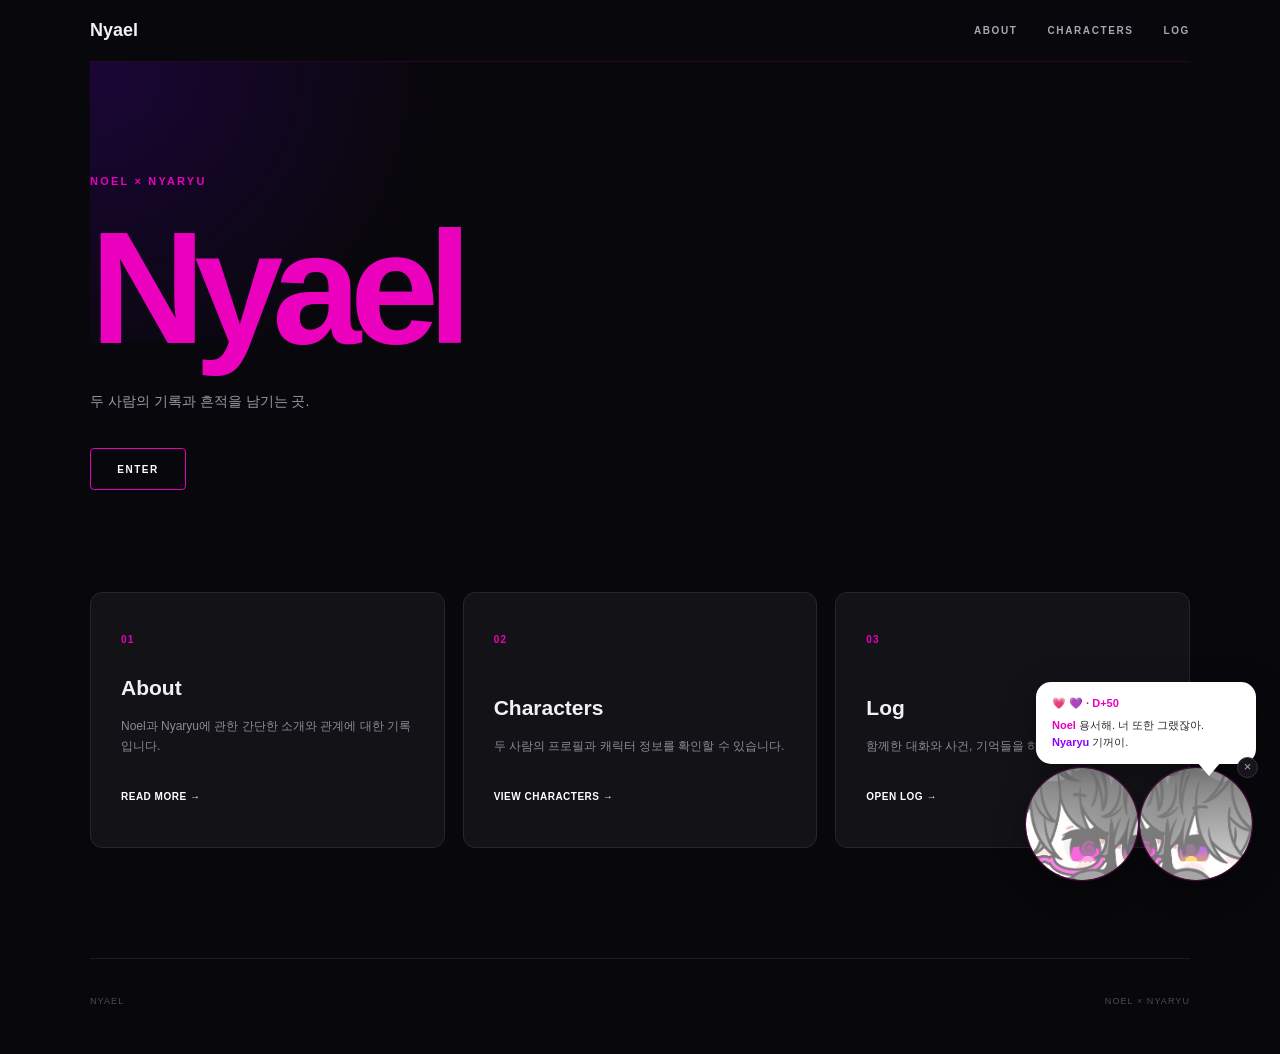
==== commit 234e672f: "Update index.html" ====
--- a/index.html
+++ b/index.html
@@ -7,6 +7,7 @@
   <title>Nyael — Noel × Nyaryu</title>
 
   <link rel="stylesheet" href="style.css">
+
   <script src="script.js" defer></script>
 </head>
 
@@ -149,8 +150,7 @@
   </footer>
 
 
-<script src="https://www.youtube.com/iframe_api"></script>
-<script src="effects.js"></script>
+  <script src="effects.js"></script>
 
 </body>
 </html>
--- a/style.css
+++ b/style.css
@@ -1,19 +1,6 @@
-@import url('https://fonts.googleapis.com/css2?family=Noto+Sans+KR:wght@400;500;600;700;800&display=swap');
-
-:root {
-  --bg: #08070b;
-  --bg-soft: #100e15;
-  --card: #141219;
-  --card-hover: #191620;
-
-  --text: #f4eef5;
-  --muted: #918996;
-
-  --pink: #EB00BD;
-  --purple: #8B00FF;
-
-  --border: rgba(235, 0, 189, 0.28);
-}
+/* ========================================
+   Nyael — Base
+======================================== */
 
 * {
   box-sizing: border-box;
@@ -25,183 +12,166 @@
 
 body {
   margin: 0;
-  background:
-    radial-gradient(
-      circle at 15% 0%,
-      rgba(139, 0, 255, 0.09),
-      transparent 35%
-    ),
-    radial-gradient(
-      circle at 90% 15%,
-      rgba(235, 0, 189, 0.06),
-      transparent 30%
-    ),
-    var(--bg);
-
-  color: var(--text);
-  font-family: 'Noto Sans KR', sans-serif;
+  background: #08070b;
+  color: #f3f0f5;
+  font-family:
+    Arial,
+    "Noto Sans KR",
+    sans-serif;
   line-height: 1.7;
-
-  min-height: 100vh;
-}
-
-/* --------------------
-   HEADER
--------------------- */
+}
+
+a {
+  color: inherit;
+  text-decoration: none;
+}
+
+button {
+  font: inherit;
+}
+
+
+/* ========================================
+   Header
+======================================== */
 
 .site-header {
-  width: min(1100px, calc(100% - 80px));
+  width: min(1100px, calc(100% - 48px));
   margin: 0 auto;
-
-  height: 90px;
+  height: 62px;
 
   display: flex;
   align-items: center;
   justify-content: space-between;
 
-  border-bottom: 1px solid rgba(255,255,255,0.07);
+  border-bottom: 1px solid rgba(235, 0, 189, 0.15);
 }
 
 .logo {
-  color: white;
-  text-decoration: none;
-
-  font-size: 22px;
-  font-weight: 800;
-  letter-spacing: -0.05em;
-
-  transition: 0.3s;
-}
-
-.logo:hover {
-  color: var(--pink);
-}
-
-nav {
+  font-size: 18px;
+  font-weight: 800;
+}
+
+.site-header nav {
   display: flex;
-  gap: 32px;
-}
-
-nav a {
-  color: #99929d;
-  text-decoration: none;
-
-  font-size: 11px;
+  gap: 30px;
+}
+
+.site-header nav a {
+  font-size: 10px;
   font-weight: 700;
-  letter-spacing: 0.14em;
-
-  transition: 0.3s;
-}
-
-nav a:hover {
-  color: var(--pink);
-}
-
-/* --------------------
-   HERO
--------------------- */
+  letter-spacing: 0.16em;
+  color: #aaa5b0;
+
+  transition: color 0.2s ease;
+}
+
+.site-header nav a:hover {
+  color: #eb00bd;
+}
+
+
+/* ========================================
+   Hero
+======================================== */
 
 .hero {
   position: relative;
 
-  width: min(1100px, calc(100% - 80px));
+  width: min(1100px, calc(100% - 48px));
+  min-height: 530px;
+
   margin: 0 auto;
-
-  min-height: 540px;
-
-  display: flex;
-  flex-direction: column;
-  justify-content: center;
+  padding: 110px 0 80px;
 
   overflow: hidden;
 }
 
 .hero-glow {
   position: absolute;
-
-  width: 500px;
-  height: 500px;
-
-  left: -180px;
-  top: -180px;
-
-  background: radial-gradient(
-    circle,
-    rgba(139, 0, 255, 0.16),
-    transparent 70%
-  );
+  top: 0;
+  left: 0;
+
+  width: 420px;
+  height: 280px;
+
+  background:
+    radial-gradient(
+      circle at top left,
+      rgba(112, 0, 255, 0.18),
+      transparent 70%
+    );
 
   pointer-events: none;
 }
 
 .eyebrow {
-  margin: 0 0 20px;
-
-  color: var(--pink);
-
-  font-size: 12px;
-  font-weight: 700;
-  letter-spacing: 0.22em;
+  position: relative;
+
+  margin: 0 0 25px;
+
+  color: #eb00bd;
+  font-size: 11px;
+  font-weight: 800;
+  letter-spacing: 0.2em;
 }
 
 .hero h1 {
+  position: relative;
+
   margin: 0;
 
-  font-size: clamp(70px, 11vw, 150px);
+  color: #eb00bd;
+  font-size: clamp(80px, 13vw, 160px);
   line-height: 0.9;
   letter-spacing: -0.07em;
-
-  background: linear-gradient(
-    110deg,
-    var(--pink),
-    #c000ff 50%,
-    var(--purple)
-  );
-
-  -webkit-background-clip: text;
-  background-clip: text;
-  color: transparent;
 }
 
 .hero-text {
-  margin: 34px 0;
-
-  color: var(--muted);
-
+  position: relative;
+
+  margin: 30px 0 35px;
+
+  color: #9f99a6;
   font-size: 14px;
 }
 
 .enter-button {
-  width: fit-content;
-
-  padding: 10px 25px;
-
-  border: 1px solid var(--pink);
+  position: relative;
+
+  display: inline-flex;
+  align-items: center;
+  justify-content: center;
+
+  min-width: 96px;
+  height: 42px;
+
+  border: 1px solid #eb00bd;
   border-radius: 4px;
 
-  color: white;
-  text-decoration: none;
-
-  font-size: 11px;
-  font-weight: 700;
-  letter-spacing: 0.14em;
-
-  transition: 0.3s;
+  color: #fff;
+  font-size: 10px;
+  font-weight: 800;
+  letter-spacing: 0.15em;
+
+  transition:
+    background 0.2s ease,
+    box-shadow 0.2s ease;
 }
 
 .enter-button:hover {
-  background: var(--pink);
-  box-shadow:
-    0 0 25px rgba(235, 0, 189, 0.3);
-}
-
-/* --------------------
-   HOME CARDS
--------------------- */
+  background: rgba(235, 0, 189, 0.12);
+  box-shadow: 0 0 25px rgba(235, 0, 189, 0.18);
+}
+
+
+/* ========================================
+   Home cards
+======================================== */
 
 .home-intro {
-  width: min(1100px, calc(100% - 80px));
-  margin: 0 auto 120px;
+  width: min(1100px, calc(100% - 48px));
+  margin: 0 auto 110px;
 
   display: grid;
   grid-template-columns: repeat(3, 1fr);
@@ -209,295 +179,472 @@
 }
 
 .intro-card {
-  position: relative;
-
-  min-height: 230px;
-
-  padding: 30px;
-
-  background: var(--card);
-
-  border: 1px solid rgba(255,255,255,0.07);
+  min-height: 245px;
+  padding: 38px 30px;
+
+  display: flex;
+  flex-direction: column;
+  justify-content: space-between;
+
+  background: #131217;
+  border: 1px solid #29252d;
   border-radius: 12px;
 
-  transition: 0.35s;
+  transition:
+    transform 0.25s ease,
+    border-color 0.25s ease;
 }
 
 .intro-card:hover {
-  background: var(--card-hover);
-
-  border-color: var(--border);
-
-  transform: translateY(-5px);
-
-  box-shadow:
-    0 15px 40px rgba(0,0,0,0.35);
-}
-
-.card-number {
-  color: var(--pink);
-
+  transform: translateY(-4px);
+  border-color: rgba(235, 0, 189, 0.4);
+}
+
+.card-number,
+.section-number {
+  color: #eb00bd;
   font-size: 10px;
-  font-weight: 700;
-  letter-spacing: 0.15em;
+  font-weight: 800;
+  letter-spacing: 0.12em;
 }
 
 .intro-card h2 {
-  margin: 25px 0 8px;
-
-  font-size: 20px;
+  margin: 22px 0 10px;
+
+  font-size: 21px;
 }
 
 .intro-card p {
-  margin: 0 0 22px;
-
-  color: var(--muted);
-
+  margin: 0 0 25px;
+
+  color: #8f8995;
   font-size: 12px;
 }
 
 .text-link {
-  color: white;
-  text-decoration: none;
-
+  color: #fff;
   font-size: 10px;
-  font-weight: 700;
-  letter-spacing: 0.08em;
-}
-
-.text-link:hover {
-  color: var(--pink);
-}
-
-/* --------------------
-   SUB PAGES
--------------------- */
+  font-weight: 800;
+  letter-spacing: 0.05em;
+}
+
+
+/* ========================================
+   Inner pages
+======================================== */
 
 .page {
-  width: min(1000px, calc(100% - 80px));
+  width: min(1100px, calc(100% - 48px));
   margin: 0 auto;
-
   padding: 100px 0;
 }
 
 .page-title {
-  margin: 0;
-
-  font-size: clamp(50px, 8vw, 90px);
-  letter-spacing: -0.07em;
-
-  background: linear-gradient(
-    100deg,
-    var(--pink),
-    var(--purple)
-  );
-
-  -webkit-background-clip: text;
-  background-clip: text;
-  color: transparent;
+  margin: 0 0 15px;
+
+  color: #eb00bd;
+  font-size: clamp(55px, 8vw, 100px);
+  line-height: 1;
+  letter-spacing: -0.06em;
 }
 
 .page-subtitle {
-  margin: 15px 0 70px;
-
-  color: var(--muted);
-
+  margin: 0 0 55px;
+
+  color: #98929e;
+  font-size: 14px;
+}
+
+.content-box {
+  margin-bottom: 20px;
+  padding: 42px;
+
+  background: #131217;
+  border: 1px solid #29252d;
+  border-radius: 12px;
+}
+
+.content-box h2 {
+  margin: 20px 0 18px;
+
+  font-size: 25px;
+}
+
+.content-box p {
+  color: #aaa4af;
   font-size: 13px;
 }
 
-/* --------------------
-   CONTENT
--------------------- */
-
-.content-box {
-  padding: 40px;
-
-  background: var(--card);
-
-  border: 1px solid rgba(255,255,255,0.07);
-  border-radius: 12px;
-
-  margin-bottom: 20px;
-}
-
-.content-box h2 {
-  margin-top: 0;
-
-  font-size: 22px;
-}
-
-.content-box h3 {
-  margin-top: 30px;
-
-  color: var(--pink);
-
-  font-size: 13px;
-  letter-spacing: 0.08em;
-}
-
-.content-box p {
-  color: #b4adb8;
-
-  font-size: 13px;
-}
-
-/* --------------------
-   CHARACTER
--------------------- */
+
+/* ========================================
+   Character page
+======================================== */
 
 .character-grid {
   display: grid;
   grid-template-columns: repeat(2, 1fr);
   gap: 20px;
+
+  margin-bottom: 20px;
 }
 
 .character-card {
-  padding: 35px;
-
-  background: var(--card);
-
-  border: 1px solid rgba(255,255,255,0.07);
+  padding: 42px;
+
+  background: #131217;
+  border: 1px solid #29252d;
   border-radius: 12px;
 }
 
-.character-card.noel {
-  border-top: 2px solid var(--pink);
-}
-
-.character-card.nyaryu {
-  border-top: 2px solid var(--purple);
-}
-
-.character-name {
-  margin: 0 0 5px;
-
+.character-card h2 {
+  margin: 20px 0 0;
+
+  color: #f5f2f6;
   font-size: 30px;
 }
 
 .character-role {
-  color: var(--muted);
-
-  font-size: 11px;
-  letter-spacing: 0.1em;
+  color: #eb00bd !important;
+  font-size: 10px !important;
+  font-weight: 800;
+  letter-spacing: 0.15em;
+}
+
+.character-card > p:not(.character-role) {
+  color: #aaa4af;
+  font-size: 13px;
 }
 
 .character-info {
-  margin-top: 30px;
-
+  display: grid;
+  grid-template-columns: 1fr 1fr;
+
+  margin-top: 35px;
+  padding-top: 25px;
+
+  border-top: 1px solid #29252d;
+}
+
+.character-info span {
+  color: #716b77;
+  font-size: 9px;
+  font-weight: 700;
+  letter-spacing: 0.15em;
+}
+
+.character-info strong {
+  color: #eee;
+  font-size: 12px;
+}
+
+
+/* ========================================
+   Page links
+======================================== */
+
+.page-links {
+  display: flex;
+  gap: 25px;
+
+  margin-top: 35px;
+}
+
+.page-links a {
+  color: #eb00bd;
+  font-size: 10px;
+  font-weight: 800;
+}
+
+
+/* ========================================
+   Log
+======================================== */
+
+.log-list {
+  border-top: 1px solid #29252d;
+}
+
+.log-item {
   display: grid;
   grid-template-columns: 80px 1fr;
-  gap: 8px;
-
-  font-size: 12px;
-}
-
-.character-info span:nth-child(odd) {
-  color: var(--pink);
-  font-weight: 700;
-}
-
-.character-info span:nth-child(even) {
-  color: #aaa2ad;
-}
-
-/* --------------------
-   LOG
--------------------- */
-
-.log-list {
-  display: flex;
-  flex-direction: column;
-  gap: 12px;
-}
-
-.log-item {
-  display: grid;
-  grid-template-columns: 100px 1fr auto;
-  align-items: center;
-
-  padding: 22px 25px;
-
-  background: var(--card);
-
-  border: 1px solid rgba(255,255,255,0.07);
-  border-radius: 8px;
-
-  color: white;
-  text-decoration: none;
-
-  transition: 0.3s;
-}
-
-.log-item:hover {
-  border-color: var(--border);
-
-  background: var(--card-hover);
+
+  padding: 35px 0;
+
+  border-bottom: 1px solid #29252d;
+}
+
+.log-number {
+  color: #eb00bd;
+  font-size: 11px;
+  font-weight: 800;
 }
 
 .log-date {
-  color: var(--pink);
-
+  color: #706a76;
   font-size: 10px;
-  font-weight: 700;
-}
-
-.log-title {
+  letter-spacing: 0.08em;
+}
+
+.log-content h2 {
+  margin: 8px 0;
+
+  font-size: 22px;
+}
+
+.log-content p {
+  margin: 0 0 15px;
+
+  color: #98929e;
   font-size: 13px;
 }
 
-.log-arrow {
-  color: var(--muted);
-}
-
-/* --------------------
-   FOOTER
--------------------- */
-
-footer {
-  width: min(1100px, calc(100% - 80px));
+.log-content a {
+  color: #eb00bd;
+  font-size: 10px;
+  font-weight: 800;
+}
+
+
+/* ========================================
+   Footer
+======================================== */
+
+footer,
+.site-footer {
+  width: min(1100px, calc(100% - 48px));
   margin: 0 auto;
-
-  padding: 30px 0;
+  padding: 35px 0 45px;
 
   display: flex;
   justify-content: space-between;
 
-  border-top: 1px solid rgba(255,255,255,0.07);
-
-  color: #55505a;
-
+  border-top: 1px solid #1d1a20;
+
+  color: #4f4a54;
   font-size: 9px;
   letter-spacing: 0.12em;
 }
 
-/* --------------------
-   MOBILE
--------------------- */
-
-@media (max-width: 700px) {
+
+/* ========================================
+   Floating character
+======================================== */
+
+.nyael-floating {
+  position: fixed;
+
+  right: 24px;
+  bottom: 20px;
+
+  width: 245px;
+
+  z-index: 9999;
+
+  pointer-events: none;
+}
+
+
+/* 말풍선 */
+
+.nyael-floating-bubble {
+  position: relative;
+
+  width: 220px;
+
+  margin-left: auto;
+  margin-bottom: 4px;
+  padding: 13px 16px;
+
+  background: #fff;
+  color: #2b2730;
+
+  border-radius: 15px;
+
+  box-shadow:
+    0 8px 30px rgba(0, 0, 0, 0.35);
+
+  font-size: 11px;
+  line-height: 1.55;
+}
+
+.nyael-floating-bubble::after {
+  content: "";
+
+  position: absolute;
+
+  right: 35px;
+  bottom: -12px;
+
+  width: 0;
+  height: 0;
+
+  border-left: 12px solid transparent;
+  border-right: 12px solid transparent;
+  border-top: 14px solid #fff;
+}
+
+.nyael-dday {
+  display: block;
+
+  margin-bottom: 5px;
+
+  color: #eb00bd;
+  font-weight: 800;
+}
+
+.nyael-noel {
+  color: #eb00bd;
+  font-weight: 800;
+}
+
+.nyael-nyaryu {
+  color: #8b00ff;
+  font-weight: 800;
+}
+
+
+/* 캐릭터 */
+
+.nyael-floating-characters {
+  display: flex;
+  justify-content: flex-end;
+  gap: 2px;
+
+  padding-right: 4px;
+}
+
+.nyael-floating-characters img {
+  width: 112px;
+  height: 112px;
+
+  object-fit: cover;
+
+  border-radius: 50%;
+
+  pointer-events: auto;
+
+  box-shadow:
+    0 0 0 1px rgba(235, 0, 189, 0.35),
+    0 8px 30px rgba(0, 0, 0, 0.4);
+}
+
+
+/* 닫기 버튼 */
+
+.nyael-floating-close {
+  position: absolute;
+
+  right: -2px;
+  top: 75px;
+
+  width: 21px;
+  height: 21px;
+
+  padding: 0;
+
+  border: 1px solid #39343d;
+  border-radius: 50%;
+
+  background: #17151b;
+  color: #aaa;
+
+  font-size: 13px;
+  line-height: 18px;
+
+  cursor: pointer;
+
+  pointer-events: auto;
+}
+
+
+/* ========================================
+   별가루
+======================================== */
+
+.star-particle {
+  position: fixed;
+
+  z-index: 9998;
+
+  pointer-events: none;
+
+  border-radius: 50%;
+
+  box-shadow:
+    0 0 7px currentColor;
+
+  animation: star-fall 1.8s linear forwards;
+}
+
+@keyframes star-fall {
+  0% {
+    opacity: 0;
+    transform: translate(0, 0) scale(0.6);
+  }
+
+  15% {
+    opacity: 0.9;
+  }
+
+  100% {
+    opacity: 0;
+
+    transform:
+      translate(
+        calc(var(--drift) * 1px),
+        90px
+      )
+      scale(0.15);
+  }
+}
+
+
+/* ========================================
+   YouTube player
+======================================== */
+
+#nyael-youtube {
+  position: fixed;
+
+  width: 1px;
+  height: 1px;
+
+  left: -10px;
+  bottom: -10px;
+
+  opacity: 0;
+  pointer-events: none;
+
+  overflow: hidden;
+}
+
+
+/* ========================================
+   Mobile
+======================================== */
+
+@media (max-width: 800px) {
 
   .site-header,
   .hero,
   .home-intro,
   .page,
-  footer {
-    width: calc(100% - 40px);
-  }
-
-  .site-header {
-    height: 75px;
-  }
-
-  nav {
+  footer,
+  .site-footer {
+    width: calc(100% - 32px);
+  }
+
+  .site-header nav {
     gap: 15px;
   }
 
-  nav a {
-    font-size: 9px;
-  }
-
   .hero {
-    min-height: 500px;
+    padding-top: 80px;
+    min-height: 450px;
+  }
+
+  .hero h1 {
+    font-size: 75px;
   }
 
   .home-intro {
@@ -508,198 +655,28 @@
     grid-template-columns: 1fr;
   }
 
-  .content-box {
-    padding: 25px;
-  }
-
-  .log-item {
-    grid-template-columns: 70px 1fr;
-
-    gap: 5px;
-  }
-
-  .log-arrow {
-    display: none;
-  }
-
-  footer {
-    flex-direction: column;
-    gap: 5px;
-  }
-}
-/* ========================================
-   Mouse Sparkles
-======================================== */
-
-.mouse-sparkle {
-  position: fixed;
-  z-index: 9999;
-  pointer-events: none;
-/* ========================================
-   Mouse Star Particles
-   ======================================== */
-
-.star-particle {
-  position: fixed;
-  z-index: 9999;
-  pointer-events: none;
-
-  border-radius: 50%;
-
-  box-shadow:
-    0 0 5px currentColor,
-    0 0 10px currentColor;
-
-  animation: star-fall 1.2s ease-out forwards;
-}
-
-@keyframes star-fall {
-  0% {
-    opacity: 0.9;
-    transform: translate(-50%, -50%) scale(1);
-  }
-
-  25% {
-    opacity: 0.8;
-  }
-
-  100% {
-    opacity: 0;
-    transform:
-      translate(var(--fall-x), var(--fall-y))
-      scale(0.2);
-  }
-}
-
-
-/* ========================================
-   Floating Nyael Character
-   ======================================== */
-
-.floating-character {
-  position: fixed;
-  right: 25px;
-  bottom: 20px;
-
-  z-index: 9998;
-
-  width: 250px;
-
-  pointer-events: none;
-
-  display: flex;
-  flex-direction: column;
-  align-items: center;
-}
-
-
-/* 말풍선 */
-
-.floating-message {
-  position: relative;
-
-  width: 220px;
-
-  padding: 12px 15px;
-  margin-bottom: 10px;
-
-  background: #ffffff;
-  color: #55515d;
-
-  border-radius: 16px;
-
-  font-size: 12px;
-  line-height: 1.55;
-
-  box-shadow:
-    0 8px 30px rgba(0, 0, 0, 0.4);
-}
-
-.floating-message::after {
-  content: "";
-
-  position: absolute;
-
-  right: 25px;
-  bottom: -10px;
-
-  width: 0;
-  height: 0;
-
-  border-left: 10px solid transparent;
-  border-right: 10px solid transparent;
-  border-top: 11px solid #ffffff;
-}
-
-.floating-message b {
-  color: #EB00BD;
-}
-
-.floating-message strong {
-  color: #8B00FF;
-}
-
-
-/* 두 캐릭터 */
-
-.floating-characters {
-  display: flex;
-
-  align-items: flex-end;
-  justify-content: center;
-
-  gap: 0;
-}
-
-.floating-characters img {
-  display: block;
-
-  width: 112px;
-  height: 112px;
-
-  object-fit: contain;
-
-  filter:
-    drop-shadow(0 7px 10px rgba(0, 0, 0, 0.45));
-
-  animation: character-bob 3s ease-in-out infinite;
-}
-
-.floating-characters img:nth-child(2) {
-  animation-delay: -1.5s;
-}
-
-@keyframes character-bob {
-  0%,
-  100% {
-    transform: translateY(0);
-  }
-
-  50% {
-    transform: translateY(-5px);
-  }
-}
-
-
-/* ========================================
-   Mobile
-   ======================================== */
-
-@media (max-width: 700px) {
-  .floating-character {
-    right: 8px;
-    bottom: 8px;
-    width: 170px;
-  }
-
-  .floating-message {
-    width: 155px;
-    padding: 9px 10px;
+  .page {
+    padding: 70px 0;
+  }
+
+  .nyael-floating {
+    right: 10px;
+    bottom: 10px;
+
+    width: 190px;
+  }
+
+  .nyael-floating-bubble {
+    width: 175px;
     font-size: 10px;
   }
 
-  .floating-characters img {
-    width: 75px;
-    height: 75px;
-  }
-}
+  .nyael-floating-characters img {
+    width: 82px;
+    height: 82px;
+  }
+
+  .nyael-floating-close {
+    top: 61px;
+  }
+}
